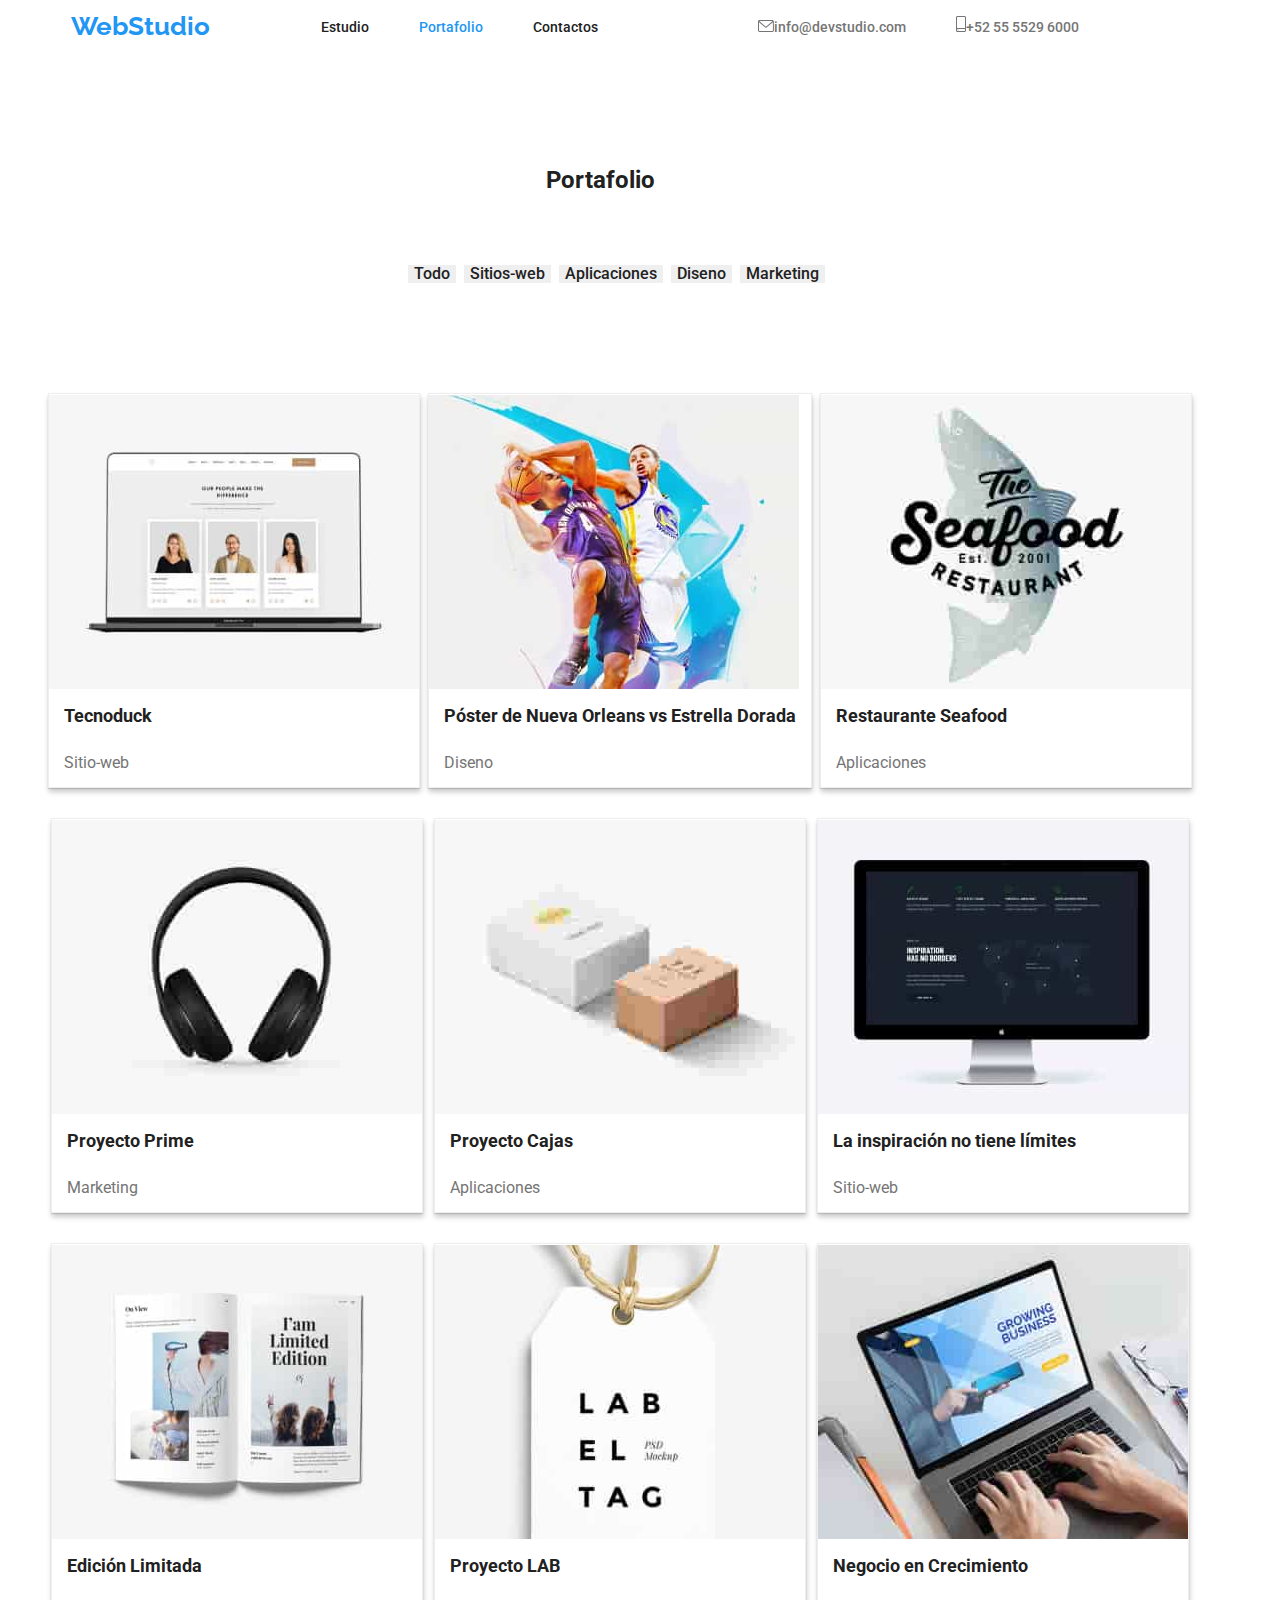
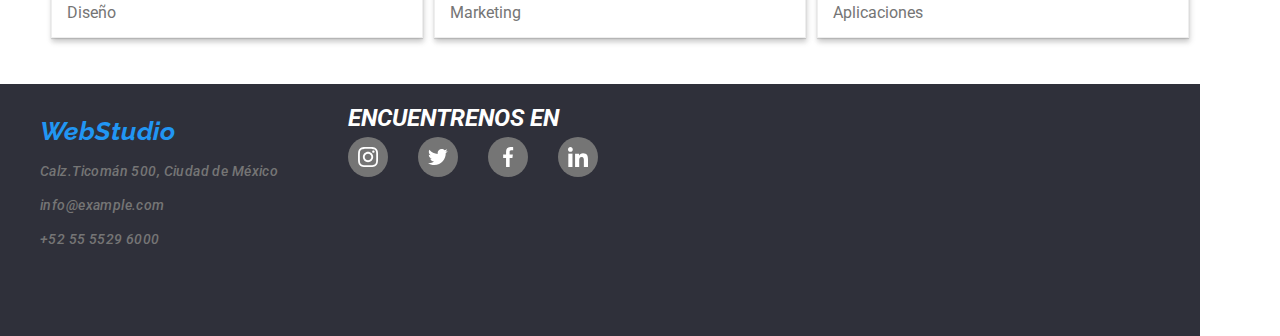
==== portfolio.html @ f9007814 "svg" ====
<!DOCTYPE html>
<html lang="es">
  <head>
    <meta charset="UTF-8" />
    <meta name="viewport" content="width=device-width, initial-scale=1.0" />
    <link rel="preconnect" href="https://fonts.googleapis.com">
    <link rel="preconnect" href="https://fonts.gstatic.com" crossorigin>
    <link href="https://fonts.googleapis.com/css2?family=Raleway:wght@700&family=Roboto:wght@400;500;700;900&display=swap" rel="stylesheet">
    <link rel="stylesheet" href="node_modules/modern-normalize/modern-normalize.css">
    <link rel="stylesheet" href="css/styles.css" />

  </head>
  <body>
    <header class="header container">
      <nav class="header-navigation">
        <a class="heder-logo" href="#">WebStudio</a>
        <ul class="heder-menu-list">
          <li>
            <a
              class="header-menu-item"
              href="./index.html"
              target=""
              rel="noopener noreferrer"
              >Estudio</a
            >
          </li>
          <li>
            <a
              class="header-menu-item-current"
              href="./portfolio.html"
              target=""
              rel="noopener noreferrer"
              >Portafolio</a
            >
          </li>
          <li>
            <a
              class="header-menu-item"
              href="./index.html"
              target=""
              rel="noopener noreferrer"
              >Contactos</a
            >
          </li>
        </ul>
        <ul class="header-contact-list">
          <li>
            <a  href="mailto:info@devstudio" class="header-contact"><svg height="12px" width="16px"><use href="./img/icons.svg#icon-correo"></use></svg>info@devstudio.com</a>
          </li>
          <li>
            <a  href="tel:+525555296000" class="header-contact"><svg height="16px" width="10px"><use href="./img/icons.svg#icon-telfono-inteligente"></use></svg>+52 55 5529 6000</a>
          </li>
        </ul>
      </nav>
    </header>

    <main class="container">
      <section class="portfolio section">
        <h2 class="section-title">Portafolio</h2>
        <ul class="portfolio-list">
          <li>
            <button class="portfolio-button" type="button">Todo</button>
          </li>
          <li>
            <button class="portfolio-button" type="button">Sitios-web</button>
          </li>
          <li>
            <button class="portfolio-button" type="button">Aplicaciones</button>
          </li>
          <li>
            <button class="portfolio-button" type="button">Diseno</button>
          </li>
          <li>
            <button class="portfolio-button" type="button">Marketing</button>
          </li>
        </ul>

        <ul class="portfolio-list-card section">
          <button type="button">
            <img src="./img/tecnoduck.jpg" width="370" alt="Tecnoduck" />
            <h3 class="portfolio-text">Tecnoduck</h3>
            <p class="portfoloi-function">Sitio-web</p>
          </button>
          <button type="button">
            <img
              src="./img/poster.jpg"
              width="370"
              alt="Póster de Nueva Orleans vs Estrella Dorada"
            />
            <h3 class="portfolio-text">
              Póster de Nueva Orleans vs Estrella Dorada
            </h3>
            <p class="portfoloi-function">Diseno</p>
          </button>
          <button type="button">
            <img
              src="./img/aplicaciones.jpg"
              width="370"
              alt="Restaurante Seafood"
            />
            <h3 class="portfolio-text">Restaurante Seafood</h3>
            <p class="portfoloi-function">Aplicaciones</p>
          </button>
          <button type="button">
            <img src="./img/marketing.jpg" width="370" alt="Proyecto Prime" />
            <h3 class="portfolio-text">Proyecto Prime</h3>
            <p class="portfoloi-function">Marketing</p>
          </button>
          <button type="button">
            <img
              src="./img/proyecto cajas.jpg"
              width="370"
              alt="Proyecto Cajas"
            />
            <h3 class="portfolio-text">Proyecto Cajas</h3>
            <p class="portfoloi-function">Aplicaciones</p>
          </button>
          <button type="button">
            <img
              src="./img/sitioweb.jpg"
              width="370"
              alt="La inspiración no tiene límites"
            />
            <h3 class="portfolio-text">La inspiración no tiene límites</h3>
            <p class="portfoloi-function">Sitio-web</p>
          </button type="button">
          <button type="button">
            <img src="./img/diseño.jpg" width="370" alt="Edición Limitada" />
            <h3 class="portfolio-text">Edición Limitada</h3>
            <p class="portfoloi-function">Diseño</p>
          </button>
          <button type="button">
            <img src="./img/proyecto LAB.jpg" alt="Proyecto LAB" />
            <h3 class="portfolio-text">Proyecto LAB</h3>
            <p class="portfoloi-function">Marketing</p>
          </button>
          <button type="button">
            <img src="./img/negocio.jpg" alt="Negocio en Crecimiento" />
            <h3 class="portfolio-text">Negocio en Crecimiento</h3>
            <p class="portfoloi-function">Aplicaciones</p>
          </button>
        </ul>
      </section>
    </main>
    
    <footer class="footbar container">
      <address class="footbar-navigatio">
        <ul class="footbar-contact-list">
          <a class="footbar-logo-link" href="#">WebStudio</a>
          <li>
            <a class="footbar-contact" href="#">Calz.Ticomán 500, Ciudad de México</a>
          </li>
          <li>
            <a class="footbar-contact" href="#">info@example.com</a>
          </li>
          <li>
            <a class="footbar-contact" href="#">+52 55 5529 6000 </a>
          </li>
        </ul>
        <div class="foot-socialnetworks">
          <h2>ENCUENTRENOS EN</h2>
          <ul clas="foot-network">
            <li class="foot-network-icon">
              <svg width="20px" height="20px">
                <use href="./img/icons.svg#icon-instagram"></use>
              </svg>
            </li>
            <li class="foot-network-icon">
              <svg width="20px" height="20px">
                <use href="./img/icons.svg#icon-twiter"></use>
              </svg>
            </li>
            <li class="foot-network-icon">
              <svg width="20px" height="20px">
                <use href="./img/icons.svg#icon-facebook"></use>
              </svg>
            </li>
            <li class="foot-network-icon">
              <svg width="20px" height="20px">
                <use href="./img/icons.svg#icon-linkedin"></use>
              </svg>
            </li>
          </ul>
        </div>
      </address>
    </footer>
  </body>
</html>
---- css/styles.css ----
:root {
    --primary-text-color: #212121;
    --secondary-text-color: #757575;
    --accent-color: #2196F3;
    --secondary-accent-color:#FFFFFF;
    --primary-background-color: #ffffff;
    --secondary-background-color: #2F303A;
    --vector-background-color:#F5F4FA;
    --vector-text-color: #757575;
    --vector-text-pointer: #2196F3; 
}
h2{
    padding-bottom: 50px;
}
body{
    font-family:"Roboto","Arial",sans-serif;
    color: var(--primary-text-color);
    margin: 0%;
}
li {
    list-style: none;
}
.container{
    text-align: center;
    max-width: 100%;
    width: 1200px;
    margin: 0;
}
.section{
    padding-top: 94px;
}
/*header*/
nav{
    display: flex;
    justify-content: space-evenly;
    align-items: center;
}
nav li{
    padding-right: 50px;
}
.heder-menu-list{
    display: flex;
    align-items: center;
}
.header-contact-list{
    display: flex;
    align-items: center;
}
.heder-logo{
font-family: 'Raleway';
font-weight: 700;
font-size: 26px;
line-height: 1;
color:var(--accent-color);
text-decoration: none;
}
.header-menu-item-current{
font-weight: 500;
font-size: 14px;
line-height: 1;
color: var(--accent-color);
text-decoration: none;
}
.header-menu-item{
font-weight: 500;
font-size: 14px;
line-height: 1;
color: var(--primary-text-color);
text-decoration: none;
}
.header-contact{
font-weight: 500;
font-size: 14px;
line-height: 1;
color: var(--secondary-text-color);
fill: var(--secondary-text-color);
text-decoration: none;
}
.header-menu-item:hover,
.header-menu-item:focus,
.header-menu-item-current,
.header-contact:hover,
.header-contact:focus{
    color: var(--accent-color);
    fill: var(--accent-color);
}
/*main*/
.baner{
    background-image: url("../img/backgraund.jpg");
    background-color: var(--secondary-background-color);
    height: 600px;
    display: flex;
    flex-direction: column;
    justify-content: center;
    align-items: center;
    padding: 0 0;
}
.title-baner{
    width: 696px;
    margin: 0px;
font-weight: 900;
font-size: 44px;
line-height: 1;
text-align: center;
text-transform: uppercase;
color: #FFFFFF;
}
.title-button{
font-weight: 700;
font-size: 16px;
line-height: 1;
color: #FFFFFF;
background: var(--accent-color);
box-shadow: 0px 4px 4px rgba(0, 0, 0, 0.15);
border-radius: 4px;
border: 1px;
}
/*main section-features*/
.drawing{
width: 270px;
height: 120px;
left: 206px;
top: 769px;
background-color: var(--vector-background-color);
border-radius: 4px;
display: flex;
align-items: center;
justify-content: center;
}

.section-features li{
    width: 270px;
}
.section-features ul{
    display: flex;
    justify-content: space-evenly;
}
.title-oculto{
    display: none;
}
.title{
display: flex;
text-transform: uppercase;
font-weight: 700;
font-size: 14px;
line-height: 1;
color: var(--primary-text-color);
}
.description{
    display: flex;
font-weight: 400;
font-size: 14px;
line-height: 1;
text-align: left;
color: var(--secondary-text-color);
}
/*main section-a-b-c*/
.section-a-b-c ul{
    display: flex;
    justify-content: space-evenly;
    background: #FFFFFF;
}
.section-a-b-c ul li{
    border: 1px solid #EEEEEE;
    box-shadow: 0px 1px 1px rgba(0, 0, 0, 0.12), 0px 4px 4px rgba(0, 0, 0, 0.06), 1px 4px 6px rgba(0, 0, 0, 0.16);
}
.section-a-b-c-text{
    position: absolute;
    color: #f5f4fa;
    width: 332px;
    height: 50px;
    padding:20px;
    background: rgba(47, 48, 58, 0.8);
    font-weight: 400;
    font-size: 16px;
    line-height: 1.8;
    text-align: center;
    top: 1440px;
}

/*main section-peopleteam*/
.section-peopleteam{
    background-color: #F5F4FA;
    padding-bottom: 50px;
}
.section-peopleteam ul{
    display: flex;
    justify-content: space-evenly;
}
.section-peopleteam button{
    background-color: rgb(255, 255, 255);
    font-family: 'Roboto';
    font-style: normal;
    border: 1px;
    cursor: pointer;
    box-shadow: 0px 1px 3px rgba(0, 0, 0, 0.12), 0px 1px 1px rgba(0, 0, 0, 0.14), 0px 2px 1px rgba(0, 0, 0, 0.2);  
    border-radius: 0px 0px 4px 4px;
    justify-content: space-evenly;
}
.name{
font-weight: 500;
font-size: 16px;
line-height: 1;
color: var(--primary-text-color);
}
.people-description{
font-weight: 400;
font-size: 16px;
line-height: 1;
color: var(--secondary-text-color);
}
.social-network{
    display: flex;
    flex-direction: row;
    justify-content: space-evenly;
    padding: 16px 32px;
}
.social-network-icon{
    border-radius: 40px;
    width: 40px;
    height: 40px;
    cursor: pointer;
    font-weight: 400;
    fill: var(--secondary-text-color);
    background-color: var(--secondary-accent-color);
    display: flex;
    align-items: center;
    justify-content: center;
}
.social-network-icon:hover,
.social-network-icon:focus{
    background-color: var(--accent-color);
    fill: var(--secondary-accent-color);
}
/*main section-customers*/
.section-customers-ul{
    display: flex;
    justify-content: center;
    flex-wrap: wrap;
    gap:10px;
}
.section-customers-a {
    display: flex;
    flex-direction: column;
    align-items: center;
    justify-content: center;
    fill: var(--vector-text-color);
    border: 1px solid var(--secondary-text-color);
    height: 81px;
    width: 170px;
    border-radius: 4px;
}
.section-customers-a:hover,
.section-customers-a:focus{
    border: 1px solid var(--accent-color);
    fill: var(--vector-text-pointer);
}

/*footer*/
.footbar{
    height: 252px;
    left: 0px;
    background: var(--secondary-background-color);
    display: flex;
}
.footbar-navigatio{
    padding-top:20px;
    display: flex;
    gap: 30px;
}
.footbar-contact-list{
    display: flex;
    flex-direction: column;
    gap: 20px;
    font-size: 14px;
    font-weight: 400;
    line-height: 16px;
    letter-spacing: 0.03em;
    text-align: center;
    justify-content: left;
}
.footbar-logo-link{
font-family: 'Raleway';
font-weight: 700;
font-size: 26px;
line-height: 1;
color: var(--accent-color);
text-decoration: none;
display: flex;
}
.footbar-contact{
    font-weight: 500;
font-size: 14px;
line-height: 1;
color: var(--secondary-text-color);
text-decoration: none;
display: flex;
}
.footbar-contact:hover,
.footbar-contact:focus{
    color: var(--secondary-accent-color);
}
.foot-socialnetworks h2{
    color: #FFFFFF;
    margin: 0px;
    padding-bottom: 5px;
}
.foot-socialnetworks ul {
    margin: 0px;
    display: flex;
    flex-direction: row;
    justify-content: space-around;
    gap: 30px;
}
.foot-network-icon{
    border-radius: 40px;
    width: 40px;
    height: 40px;
    cursor: pointer;
    font-weight: 400;
    fill: var(--secondary-accent-color);
    background-color: var(--secondary-text-color);
    display: flex;
    align-items: center;
    justify-content: center;
}
.foot-network-icon:hover,
.foot-network-icon:focus{
    background-color: var(--accent-color) ;
}
/*portfolio*/
.portfolio-list{
    display: flex;
    justify-content: center;
}
.portfolio-list button{
    margin-right: 8px;
}
.portfolio-list-card{
    display: flex;
    flex-wrap: nowrap;
}
.portfolio-list-card button{
    font-family: 'Roboto';
    background: #FFFFFF;
    border: 1px solid #EEEEEE;
    border-bottom: 1px solid #a3a3a3;
    text-align: left;
    margin-bottom: 30px;
    padding-left: 0px;
    padding-right: 0px;
    background: #FFFFFF;
border: 1px solid #EEEEEE;
box-shadow: 0px 1px 1px rgba(0, 0, 0, 0.12), 0px 4px 4px rgba(0, 0, 0, 0.06), 1px 4px 6px rgba(0, 0, 0, 0.16);
}

.portfolio-list-card{
    display: flex;
    flex-wrap: wrap;
    justify-content:space-evenly ;
}
.portfolio-button{
    font-family: 'Roboto';
font-weight: 500;
font-size: 16px;
line-height: 1;
color:var(--primary-text-color);
cursor: pointer;
border: 1px;
}
.portfolio-button:hover,
.portfolio-button:focus {
    color: var(--secondary-accent-color);
    background-color: var(--accent-color);
}
.portfolio-text{
font-weight: 700;
font-size: 18px;
line-height: 1;
color: var(--primary-text-color);
cursor: pointer;
margin: 0%;
padding: 15px;
}
.portfoloi-function{
font-weight: 400;
font-size: 16px;
line-height: 1;
color:var(--secondary-text-color);
cursor: pointer;
margin: 0%;
padding: 15px;
}
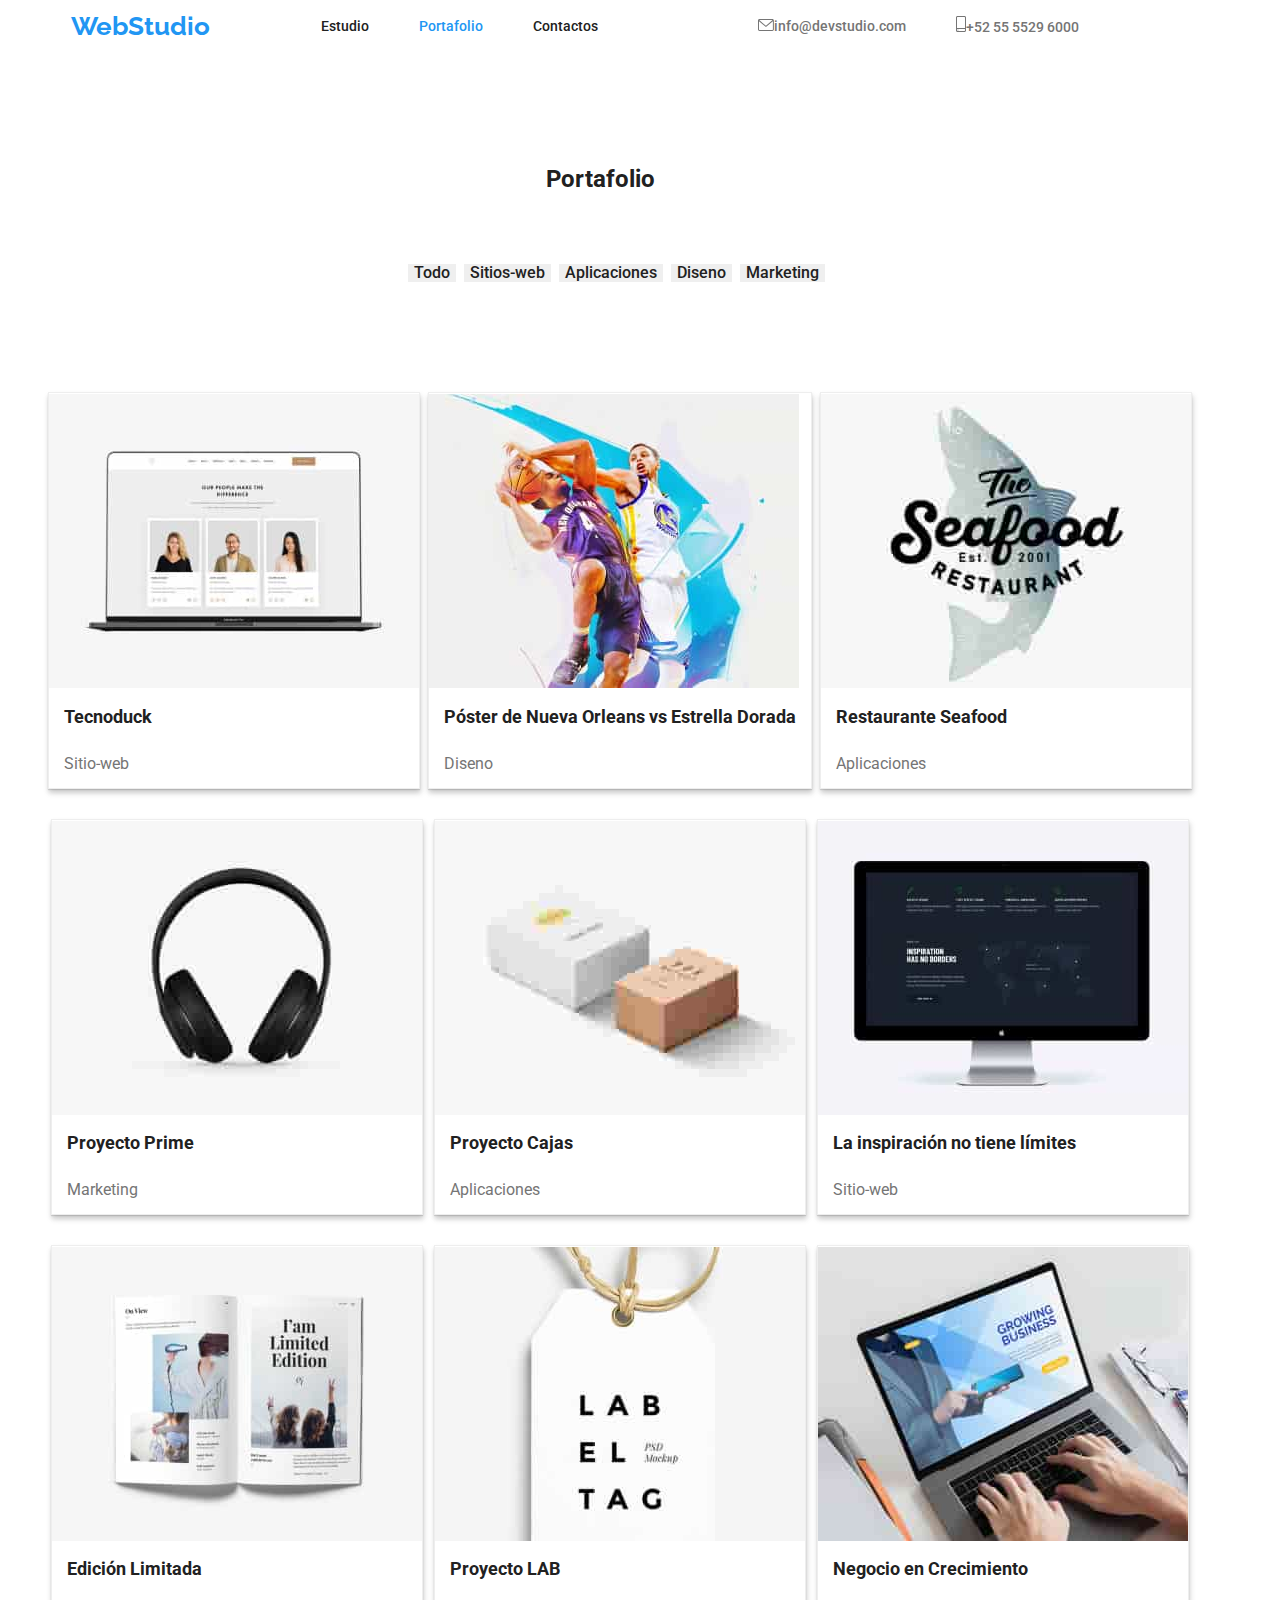
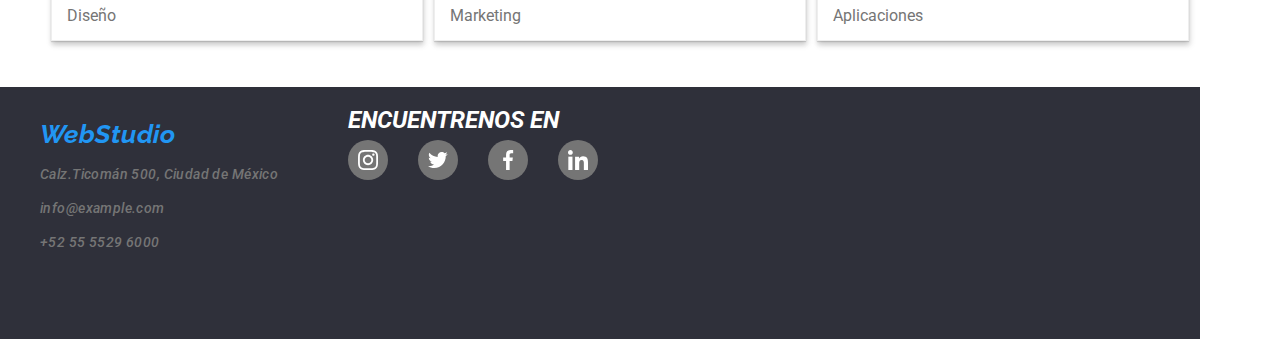
==== commit 51e0ed88: "vsg" ====
--- a/portfolio.html
+++ b/portfolio.html
@@ -6,7 +6,7 @@
     <link rel="preconnect" href="https://fonts.googleapis.com">
     <link rel="preconnect" href="https://fonts.gstatic.com" crossorigin>
     <link href="https://fonts.googleapis.com/css2?family=Raleway:wght@700&family=Roboto:wght@400;500;700;900&display=swap" rel="stylesheet">
-    <link rel="stylesheet" href="node_modules/modern-normalize/modern-normalize.css">
+    <link rel="stylesheet" href="css/modern-normalize.css">
     <link rel="stylesheet" href="css/styles.css" />
 
   </head>
--- a/css/styles.css
+++ b/css/styles.css
@@ -167,7 +167,7 @@
 .section-a-b-c-text{
     position: absolute;
     color: #f5f4fa;
-    width: 332px;
+    width: 372px;
     height: 50px;
     padding:20px;
     background: rgba(47, 48, 58, 0.8);
@@ -175,7 +175,7 @@
     font-size: 16px;
     line-height: 1.8;
     text-align: center;
-    top: 1440px;
+    top: 1480px;
 }
 
 /*main section-peopleteam*/
